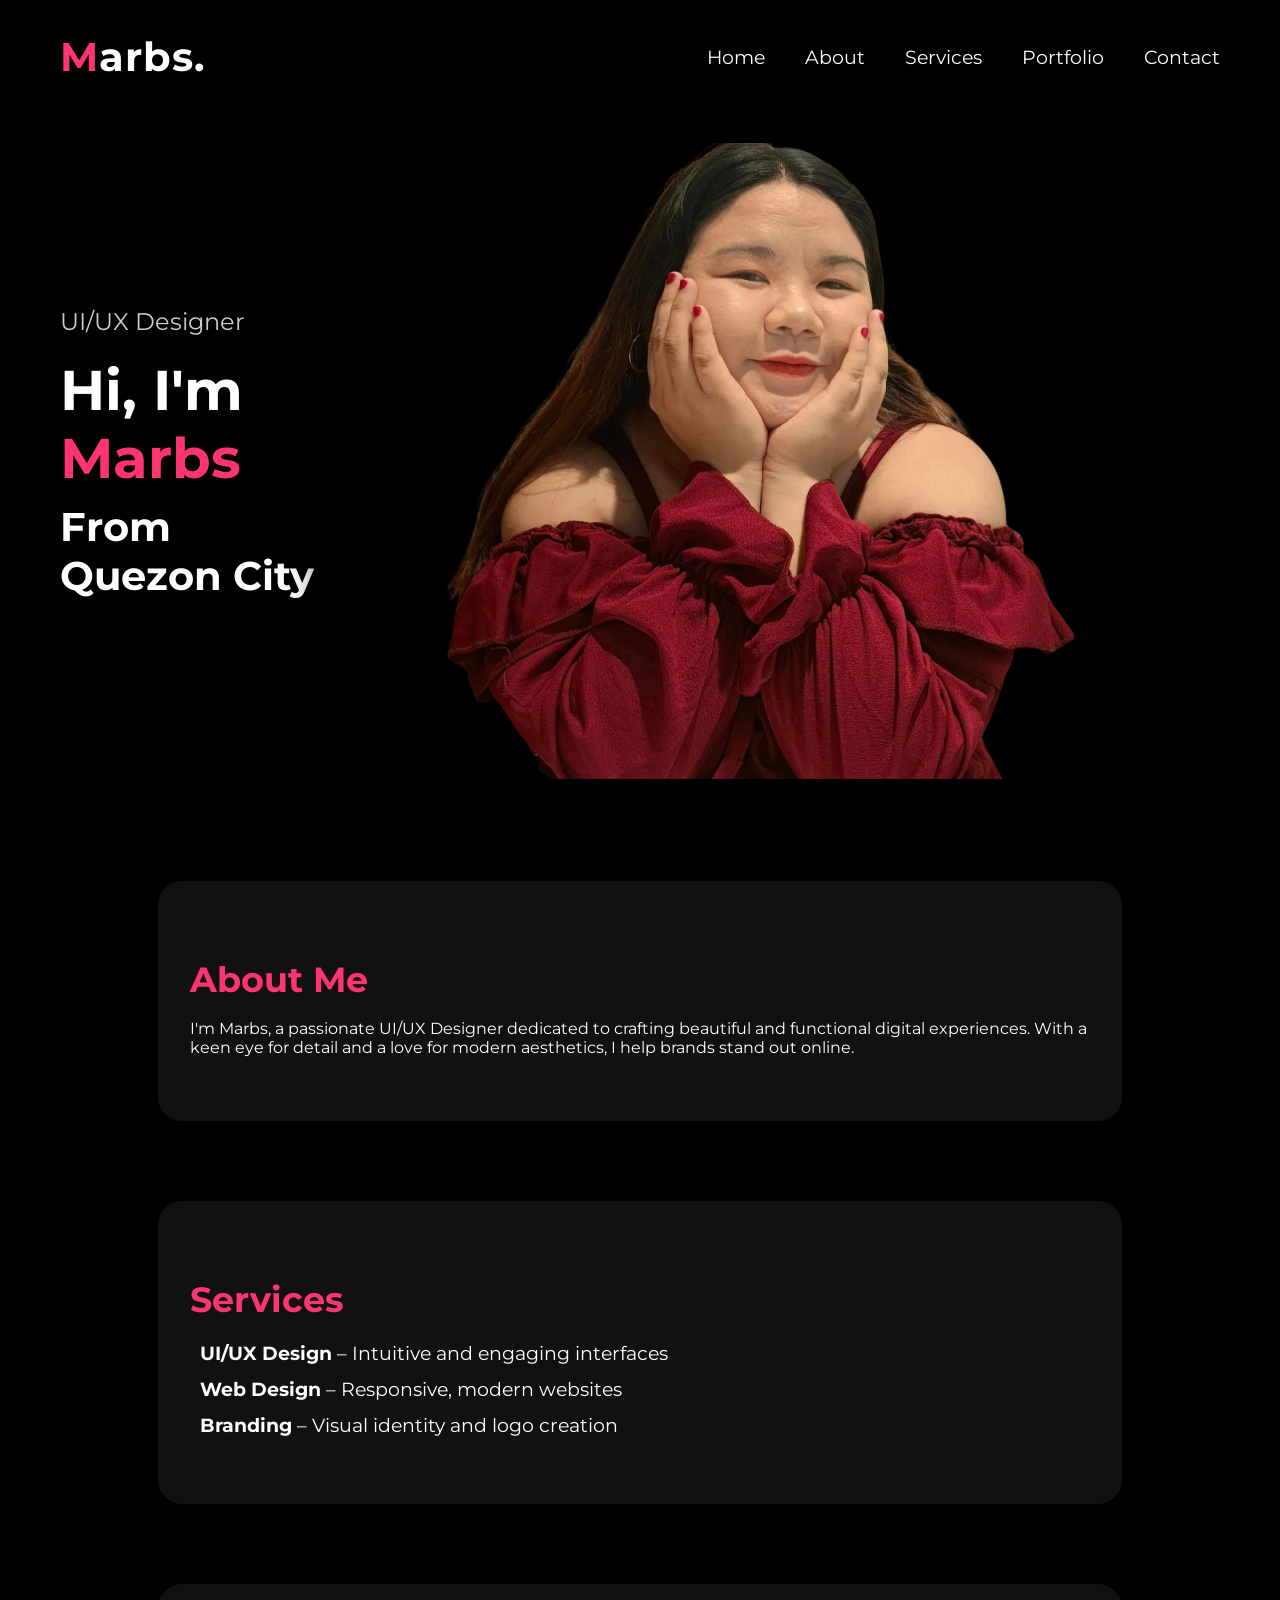
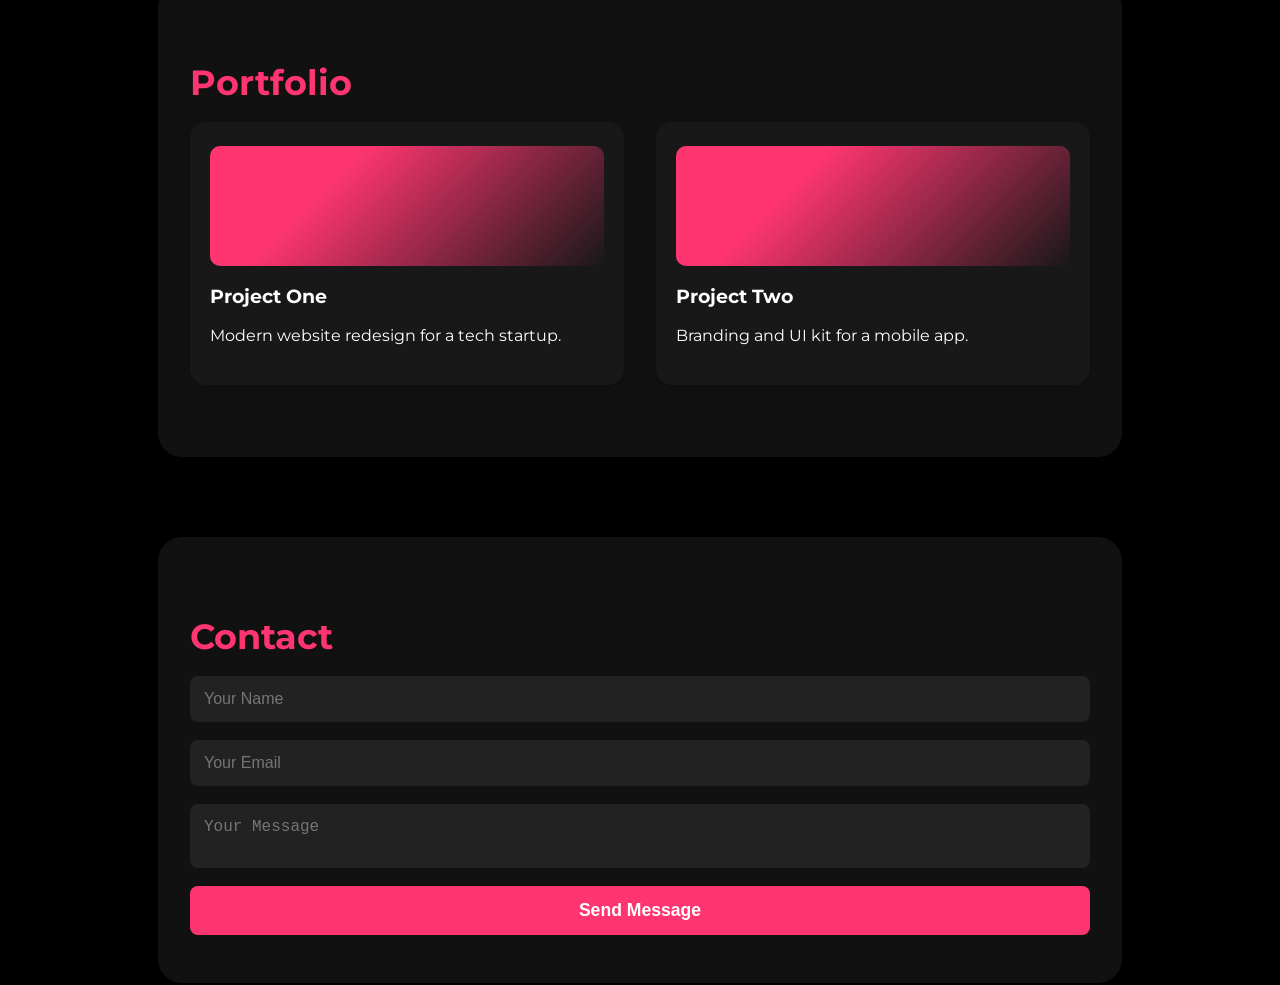
==== portfolio/index.html @ 2598fbb5 "Initial Add" ====
<!DOCTYPE html>
<html lang="en">
<head>
  <meta charset="UTF-8">
  <meta name="viewport" content="width=device-width, initial-scale=1.0">
  <title>Marbs | Portfolio</title>
  <link rel="stylesheet" href="style.css">
</head>
<body>
  <header>
    <div class="logo"><span class="accent">M</span>arbs.</div>
    <nav>
      <ul>
        <li><a href="#home">Home</a></li>
        <li><a href="#about">About</a></li>
        <li><a href="#services">Services</a></li>
        <li><a href="#portfolio">Portfolio</a></li>
        <li><a href="#contact">Contact</a></li>
      </ul>
    </nav>
  </header>
  <main>
    <section class="hero">
      <div class="hero-text">
        <p class="role">UI/UX Designer</p>
        <h1>Hi, I'm <span class="accent">Marbs</span></h1>
        <h2>From Quezon City</h2>
      </div>
      <div class="hero-image">
        <img src="marbs.png" alt="Jen's Photo">
      </div>
    </section>
    <section id="about" class="content-section">
      <h2>About Me</h2>
      <p>I'm Marbs, a passionate UI/UX Designer dedicated to crafting beautiful and functional digital experiences. With a keen eye for detail and a love for modern aesthetics, I help brands stand out online.</p>
    </section>
    <section id="services" class="content-section">
      <h2>Services</h2>
      <ul class="services-list">
        <li><strong>UI/UX Design</strong> – Intuitive and engaging interfaces</li>
        <li><strong>Web Design</strong> – Responsive, modern websites</li>
        <li><strong>Branding</strong> – Visual identity and logo creation</li>
      </ul>
    </section>
    <section id="portfolio" class="content-section">
      <h2>Portfolio</h2>
      <div class="portfolio-items">
        <div class="portfolio-item">
          <div class="portfolio-thumb"></div>
          <h3>Project One</h3>
          <p>Modern website redesign for a tech startup.</p>
        </div>
        <div class="portfolio-item">
          <div class="portfolio-thumb"></div>
          <h3>Project Two</h3>
          <p>Branding and UI kit for a mobile app.</p>
        </div>
      </div>
    </section>
    <section id="contact" class="content-section">
      <h2>Contact</h2>
      <form class="contact-form">
        <input type="text" placeholder="Your Name" required>
        <input type="email" placeholder="Your Email" required>
        <textarea placeholder="Your Message" required></textarea>
        <button type="submit">Send Message</button>
      </form>
    </section>
  </main>
  <script src="script.js"></script>
</body>
</html>
---- portfolio/style.css ----
@import url('https://fonts.googleapis.com/css2?family=Montserrat:wght@700;400&display=swap');

body {
  margin: 0;
  padding: 0;
  background: #000;
  color: #fff;
  font-family: 'Montserrat', Arial, sans-serif;
}

header {
  display: flex;
  justify-content: space-between;
  align-items: center;
  padding: 32px 60px 0 60px;
  position: sticky;
  top: 0;
  background: rgba(0,0,0,0.92);
  box-shadow: 0 2px 16px rgba(0,0,0,0.12);
  z-index: 100;
}

.logo {
  font-size: 2.5rem;
  font-weight: 700;
  letter-spacing: 1px;
}

.accent {
  color: #ff3571;
}

nav ul {
  list-style: none;
  display: flex;
  gap: 40px;
  margin: 0;
  padding: 0;
}

nav a {
  color: #fff;
  text-decoration: none;
  font-size: 1.2rem;
  font-weight: 400;
  transition: color 0.2s;
}

nav a:hover {
  color: #ff3571;
}

.hero {
  display: flex;
  align-items: center;
  justify-content: space-between;
  min-height: 80vh;
  padding: 0 60px;
}

.hero-text {
  max-width: 600px;
}

.role {
  font-size: 1.5rem;
  margin-bottom: 20px;
  color: #fff;
  opacity: 0.8;
}

.hero-text h1 {
  font-size: 3.5rem;
  font-weight: 700;
  margin: 0 0 10px 0;
}

.hero-text h2 {
  font-size: 2.5rem;
  font-weight: 700;
  margin: 0;
  color: #fff;
}

.hero-image img {
  width: 900px;
  max-width: 100vw;
  border-radius: 20px;
  background: transparent;
  box-shadow: 0 8px 32px rgba(0,0,0,0.7);
  display: block;
  margin-top: 40px;
}

.content-section {
  max-width: 900px;
  margin: 80px auto 0 auto;
  padding: 48px 32px;
  background: rgba(20, 20, 20, 0.85);
  border-radius: 24px;
  box-shadow: 0 4px 32px rgba(0,0,0,0.3);
  opacity: 0;
  transform: translateY(40px);
  transition: none;
  /* Animation will be handled by keyframes */
}

.content-section.visible {
  animation: fadeUp 0.9s cubic-bezier(.4,0,.2,1) forwards;
}

@keyframes fadeUp {
  from {
    opacity: 0;
    transform: translateY(40px);
  }
  to {
    opacity: 1;
    transform: translateY(0);
  }
}

.content-section h2 {
  font-size: 2.2rem;
  color: #ff3571;
  margin-bottom: 18px;
  font-weight: 700;
}

.services-list {
  padding: 0;
  list-style: none;
  font-size: 1.2rem;
  color: #fff;
}
.services-list li {
  margin-bottom: 12px;
  padding-left: 0.5em;
}

.portfolio-items {
  display: flex;
  gap: 32px;
  flex-wrap: wrap;
}
.portfolio-item {
  background: #181818;
  border-radius: 16px;
  padding: 24px 20px;
  flex: 1 1 260px;
  min-width: 220px;
  box-shadow: 0 2px 16px rgba(0,0,0,0.18);
  margin-bottom: 24px;
  transition: transform 0.3s, box-shadow 0.3s;
}
.portfolio-item:hover {
  transform: translateY(-8px) scale(1.03);
  box-shadow: 0 8px 32px rgba(255,53,113,0.15);
}
.portfolio-thumb {
  width: 100%;
  height: 120px;
  background: linear-gradient(135deg, #ff3571 30%, #181818 100%);
  border-radius: 10px;
  margin-bottom: 16px;
}

.contact-form {
  display: flex;
  flex-direction: column;
  gap: 18px;
  margin-top: 18px;
}
.contact-form input,
.contact-form textarea {
  background: #222;
  border: none;
  border-radius: 8px;
  padding: 14px;
  color: #fff;
  font-size: 1rem;
  resize: none;
}
.contact-form input:focus,
.contact-form textarea:focus {
  outline: 2px solid #ff3571;
}
.contact-form button {
  background: #ff3571;
  color: #fff;
  border: none;
  border-radius: 8px;
  padding: 14px;
  font-size: 1.1rem;
  font-weight: 700;
  cursor: pointer;
  transition: background 0.2s;
}
.contact-form button:hover {
  background: #ff5a8c;
}

@media (max-width: 900px) {
  header, .hero {
    padding-left: 24px;
    padding-right: 24px;
  }
  .hero {
    flex-direction: column-reverse;
    text-align: center;
    gap: 40px;
    min-height: 70vh;
  }
  .hero-image img {
    width: 350px;
    margin-top: 0;
  }
  .content-section {
    margin: 48px 0 0 0;
    padding: 32px 10px;
  }
  .portfolio-items {
    flex-direction: column;
    gap: 18px;
  }
}
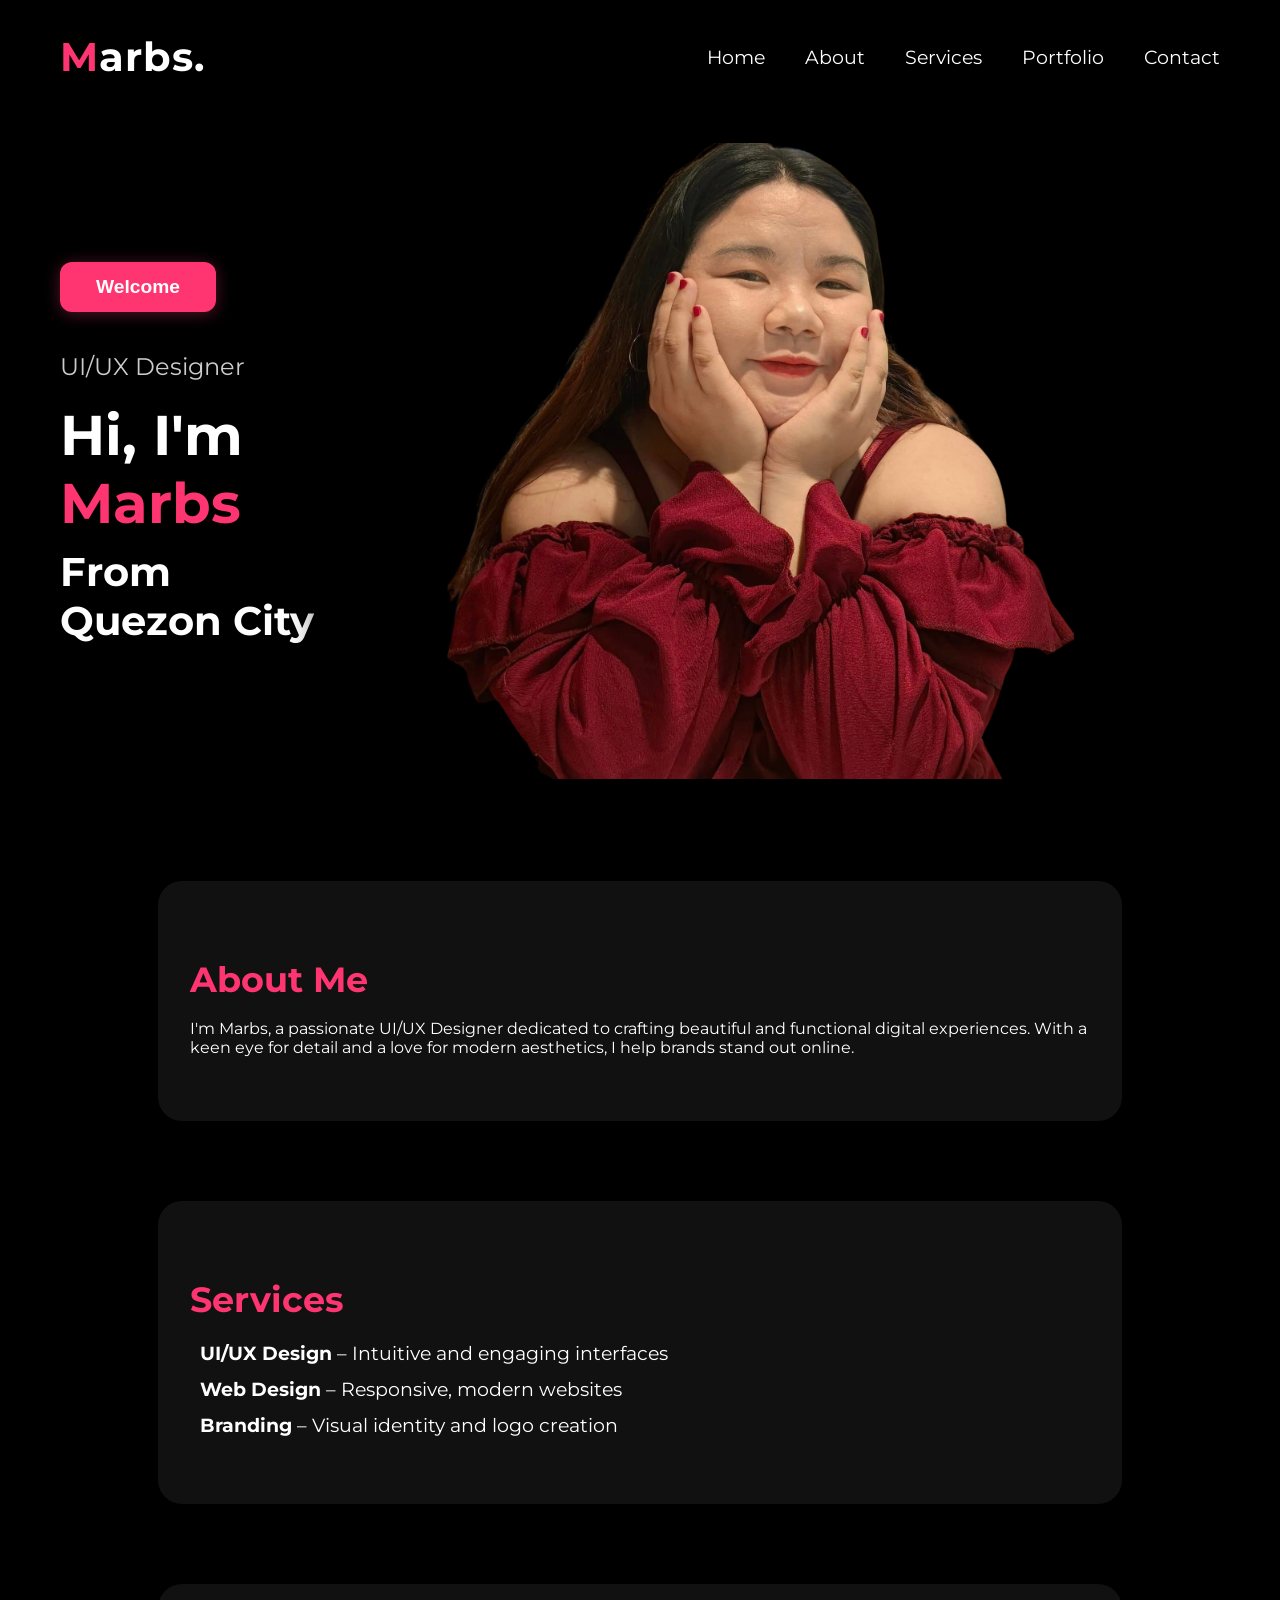
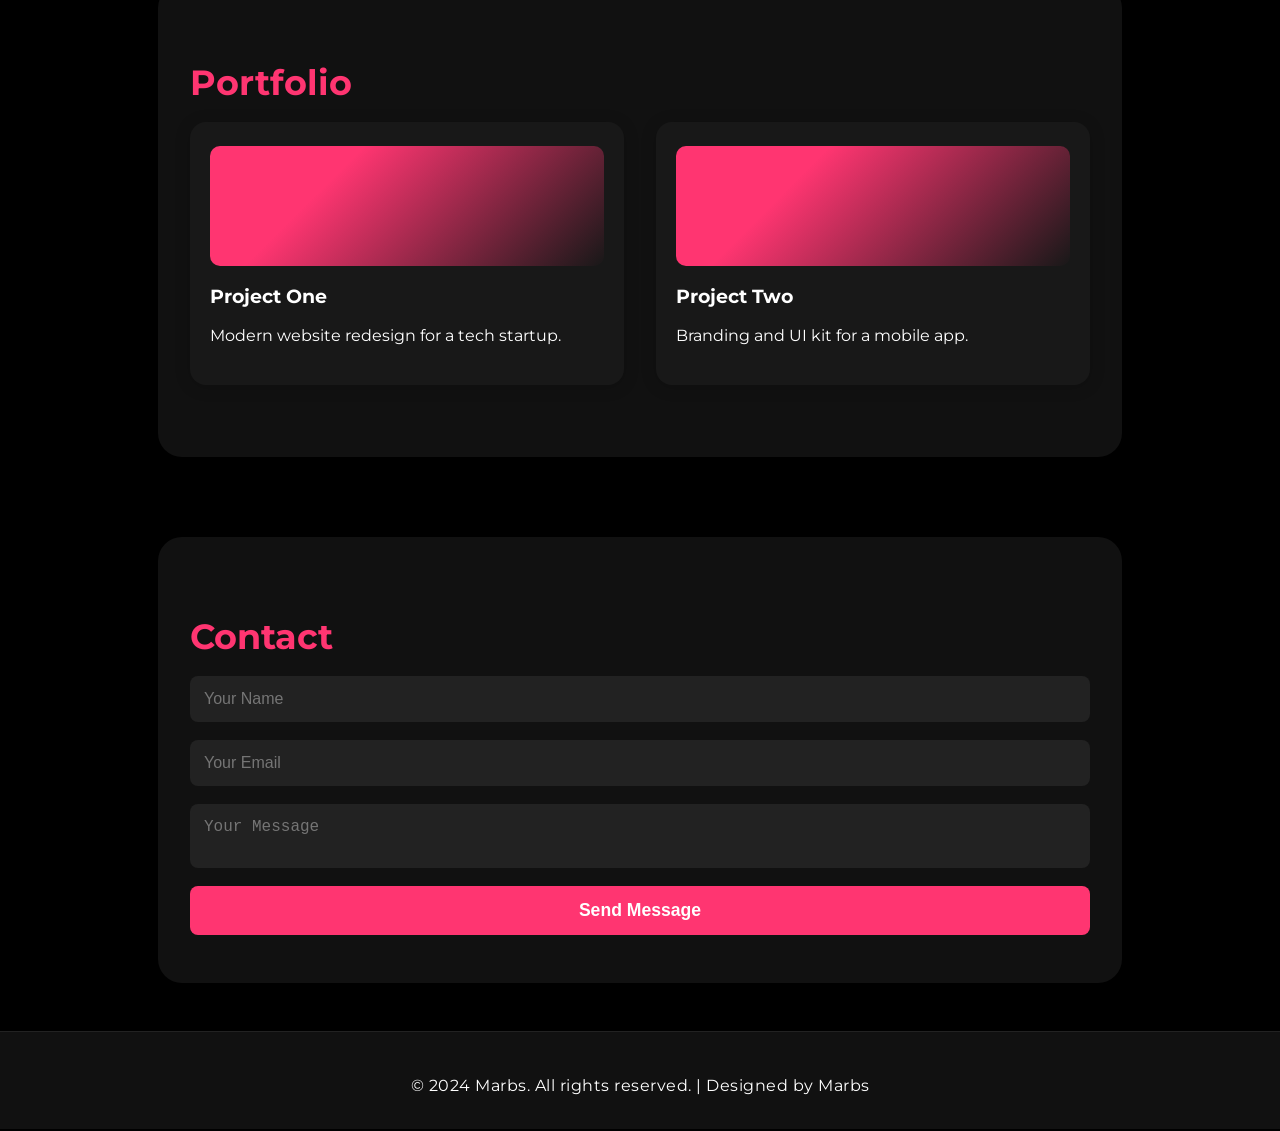
==== commit d71b370d: "Added new design" ====
--- a/portfolio/index.html
+++ b/portfolio/index.html
@@ -9,8 +9,9 @@
 <body>
   <header>
     <div class="logo"><span class="accent">M</span>arbs.</div>
-    <nav>
-      <ul>
+    <button class="nav-toggle" aria-label="Open navigation menu">☰</button>
+    <nav id="main-nav">
+      <ul class="mobile-nav">
         <li><a href="#home">Home</a></li>
         <li><a href="#about">About</a></li>
         <li><a href="#services">Services</a></li>
@@ -19,9 +20,17 @@
       </ul>
     </nav>
   </header>
+  <div class="custom-alert" id="customAlert">
+    <div class="custom-alert-content">
+      <span class="custom-alert-message">Welcome to Marbs' Portfolio!</span>
+      <button class="custom-alert-close" aria-label="Close alert">×</button>
+    </div>
+  </div>
   <main>
     <section class="hero">
       <div class="hero-text">
+        <button class="welcome-btn">Welcome</button>
+
         <p class="role">UI/UX Designer</p>
         <h1>Hi, I'm <span class="accent">Marbs</span></h1>
         <h2>From Quezon City</h2>
@@ -67,6 +76,9 @@
       </form>
     </section>
   </main>
+  <footer class="site-footer">
+    <p>&copy; 2024 Marbs. All rights reserved. | Designed by Marbs</p>
+  </footer>
   <script src="script.js"></script>
 </body>
 </html> 
--- a/portfolio/style.css
+++ b/portfolio/style.css
@@ -50,6 +50,17 @@
   color: #ff3571;
 }
 
+.nav-toggle {
+  display: none;
+  background: none;
+  border: none;
+  color: #fff;
+  font-size: 2.2rem;
+  cursor: pointer;
+  margin-left: 18px;
+  z-index: 200;
+}
+
 .hero {
   display: flex;
   align-items: center;
@@ -90,6 +101,16 @@
   box-shadow: 0 8px 32px rgba(0,0,0,0.7);
   display: block;
   margin-top: 40px;
+  opacity: 1;
+  transition: opacity 1.2s cubic-bezier(.4,0,.2,1);
+}
+.hero.visible .hero-image img {
+  opacity: 1;
+  animation: fadeInHeroImg 1.2s cubic-bezier(.4,0,.2,1);
+}
+@keyframes fadeInHeroImg {
+  from { opacity: 0; }
+  to { opacity: 1; }
 }
 
 .content-section {
@@ -200,27 +221,300 @@
   background: #ff5a8c;
 }
 
+.welcome-btn {
+  display: inline-block;
+  margin: 24px 0 16px 0;
+  padding: 14px 36px;
+  background: #ff3571;
+  color: #fff;
+  font-size: 1.2rem;
+  font-weight: 700;
+  border: none;
+  border-radius: 12px;
+  cursor: pointer;
+  box-shadow: 0 2px 16px #ff357155;
+  transition: background 0.2s, transform 0.2s;
+}
+.welcome-btn:hover {
+  background: #ff5a8c;
+  transform: scale(1.05);
+}
+
+.custom-alert {
+  display: none;
+  position: fixed;
+  top: 0; left: 0; right: 0; bottom: 0;
+  background: rgba(0,0,0,0.45);
+  z-index: 9999;
+  align-items: center;
+  justify-content: center;
+  animation: fadeIn 0.3s;
+}
+.custom-alert.active {
+  display: flex;
+}
+.custom-alert-content {
+  background: #181818;
+  color: #fff;
+  padding: 32px 28px 24px 28px;
+  border-radius: 18px;
+  box-shadow: 0 8px 32px #0008;
+  min-width: 260px;
+  max-width: 90vw;
+  text-align: center;
+  position: relative;
+  animation: popIn 0.3s cubic-bezier(.4,0,.2,1);
+}
+@keyframes popIn {
+  from { transform: scale(0.85); opacity: 0; }
+  to { transform: scale(1); opacity: 1; }
+}
+.custom-alert-message {
+  font-size: 1.25rem;
+  font-weight: 600;
+  color: #ff3571;
+  margin-bottom: 18px;
+  display: block;
+}
+.custom-alert-close {
+  position: absolute;
+  top: 10px;
+  right: 14px;
+  background: none;
+  border: none;
+  color: #fff;
+  font-size: 1.6rem;
+  cursor: pointer;
+  transition: color 0.2s;
+}
+.custom-alert-close:hover {
+  color: #ff3571;
+}
+
+.site-footer {
+  background: #111;
+  color: #fff;
+  text-align: center;
+  padding: 28px 10px 18px 10px;
+  font-size: 1rem;
+  letter-spacing: 0.5px;
+  margin-top: 48px;
+  border-top: 1px solid #222;
+}
+
 @media (max-width: 900px) {
   header, .hero {
-    padding-left: 24px;
-    padding-right: 24px;
+    padding-left: 12px;
+    padding-right: 12px;
+  }
+  .logo {
+    font-size: 2rem;
+  }
+  nav ul {
+    gap: 16px;
+  }
+  nav a {
+    font-size: 1rem;
+    padding: 4px 8px;
   }
   .hero {
     flex-direction: column-reverse;
     text-align: center;
-    gap: 40px;
-    min-height: 70vh;
+    gap: 24px;
+    min-height: 60vh;
+    padding-top: 24px;
+    padding-bottom: 24px;
+  }
+  .hero-text {
+    max-width: 100%;
+  }
+  .hero-text h1 {
+    font-size: 2.1rem;
+  }
+  .hero-text h2 {
+    font-size: 1.3rem;
+  }
+  .role {
+    font-size: 1rem;
   }
   .hero-image img {
-    width: 350px;
+    width: 90vw;
+    max-width: 350px;
     margin-top: 0;
   }
   .content-section {
-    margin: 48px 0 0 0;
-    padding: 32px 10px;
+    margin: 32px 0 0 0;
+    padding: 18px 4px;
+    font-size: 1rem;
   }
   .portfolio-items {
     flex-direction: column;
-    gap: 18px;
+    gap: 12px;
+  }
+  .portfolio-item {
+    min-width: 0;
+    padding: 14px 8px;
+  }
+  .contact-form input,
+  .contact-form textarea {
+    font-size: 0.95rem;
+    padding: 10px;
+  }
+  .contact-form button {
+    font-size: 1rem;
+    padding: 10px;
+  }
+}
+
+@media (max-width: 600px) {
+  header {
+    flex-direction: column;
+    align-items: flex-start;
+    padding-top: 16px;
+    padding-bottom: 0;
+  }
+  nav ul {
+    flex-wrap: wrap;
+    gap: 10px;
+    justify-content: flex-start;
+  }
+  .logo {
+    margin-bottom: 8px;
+    font-size: 1.3rem;
+  }
+  .hero {
+    gap: 12px;
+    min-height: 40vh;
+    padding-top: 12px;
+    padding-bottom: 12px;
+  }
+  .hero-image img {
+    max-width: 95vw;
+    width: 100%;
+  }
+  .content-section {
+    padding: 10px 2px;
+    font-size: 0.98rem;
+  }
+}
+
+@media (max-width: 700px) {
+  header {
+    flex-direction: row;
+    align-items: center;
+    justify-content: space-between;
+    padding: 12px 8px 0 8px;
+    width: 100vw;
+    min-width: 0;
+    box-sizing: border-box;
+  }
+  .logo {
+    font-size: 1.3rem;
+    margin-bottom: 0;
+    flex: 1 1 auto;
+  }
+  .nav-toggle {
+    display: block;
+    margin-left: 0;
+    margin-right: 8px;
+    order: 2;
+  }
+  nav {
+    width: 100%;
+  }
+  .mobile-nav {
+    display: none;
+    flex-direction: column;
+    gap: 0;
+    background: #111;
+    position: absolute;
+    top: 56px;
+    left: 0;
+    width: 100vw;
+    box-shadow: 0 8px 32px rgba(0,0,0,0.18);
+    z-index: 150;
+    padding: 0;
+    margin: 0;
+    border-radius: 0 0 16px 16px;
+    overflow: hidden;
+  }
+  nav.open .mobile-nav {
+    display: flex;
+  }
+  .mobile-nav li {
+    width: 100%;
+    text-align: left;
+    border-bottom: 1px solid #222;
+  }
+  .mobile-nav li:last-child {
+    border-bottom: none;
+  }
+  .mobile-nav a {
+    display: block;
+    padding: 18px 24px;
+    font-size: 1.1rem;
+    color: #fff;
+    background: none;
+    border-radius: 0;
+  }
+  .mobile-nav a:hover {
+    background: #222;
+    color: #ff3571;
+  }
+  nav ul {
+    flex-direction: column;
+    gap: 0;
+  }
+}
+
+@media (max-width: 700px) {
+  .hero {
+    flex-direction: column-reverse;
+    text-align: center;
+    gap: 12px;
+    min-height: 40vh;
+    padding: 12px 0 0 0;
+    width: 100vw;
+    box-sizing: border-box;
+  }
+  .hero-image img {
+    width: 90vw;
+    max-width: 320px;
+    margin-top: 0;
+  }
+  .hero-text h1 {
+    font-size: 1.5rem;
+  }
+  .hero-text h2 {
+    font-size: 1.1rem;
+  }
+  .role {
+    font-size: 0.95rem;
+  }
+  .content-section {
+    margin: 18px 0 0 0;
+    padding: 8px 2px;
+    font-size: 0.98rem;
+    width: 100vw;
+    box-sizing: border-box;
+  }
+}
+
+@media (max-width: 700px) {
+  .custom-alert-content {
+    padding: 18px 8px 14px 8px;
+    min-width: 0;
+    font-size: 1rem;
+  }
+  .custom-alert-message {
+    font-size: 1.05rem;
+  }
+}
+
+@media (max-width: 700px) {
+  .site-footer {
+    font-size: 0.95rem;
+    padding: 18px 4px 12px 4px;
+    margin-top: 24px;
   }
 } 
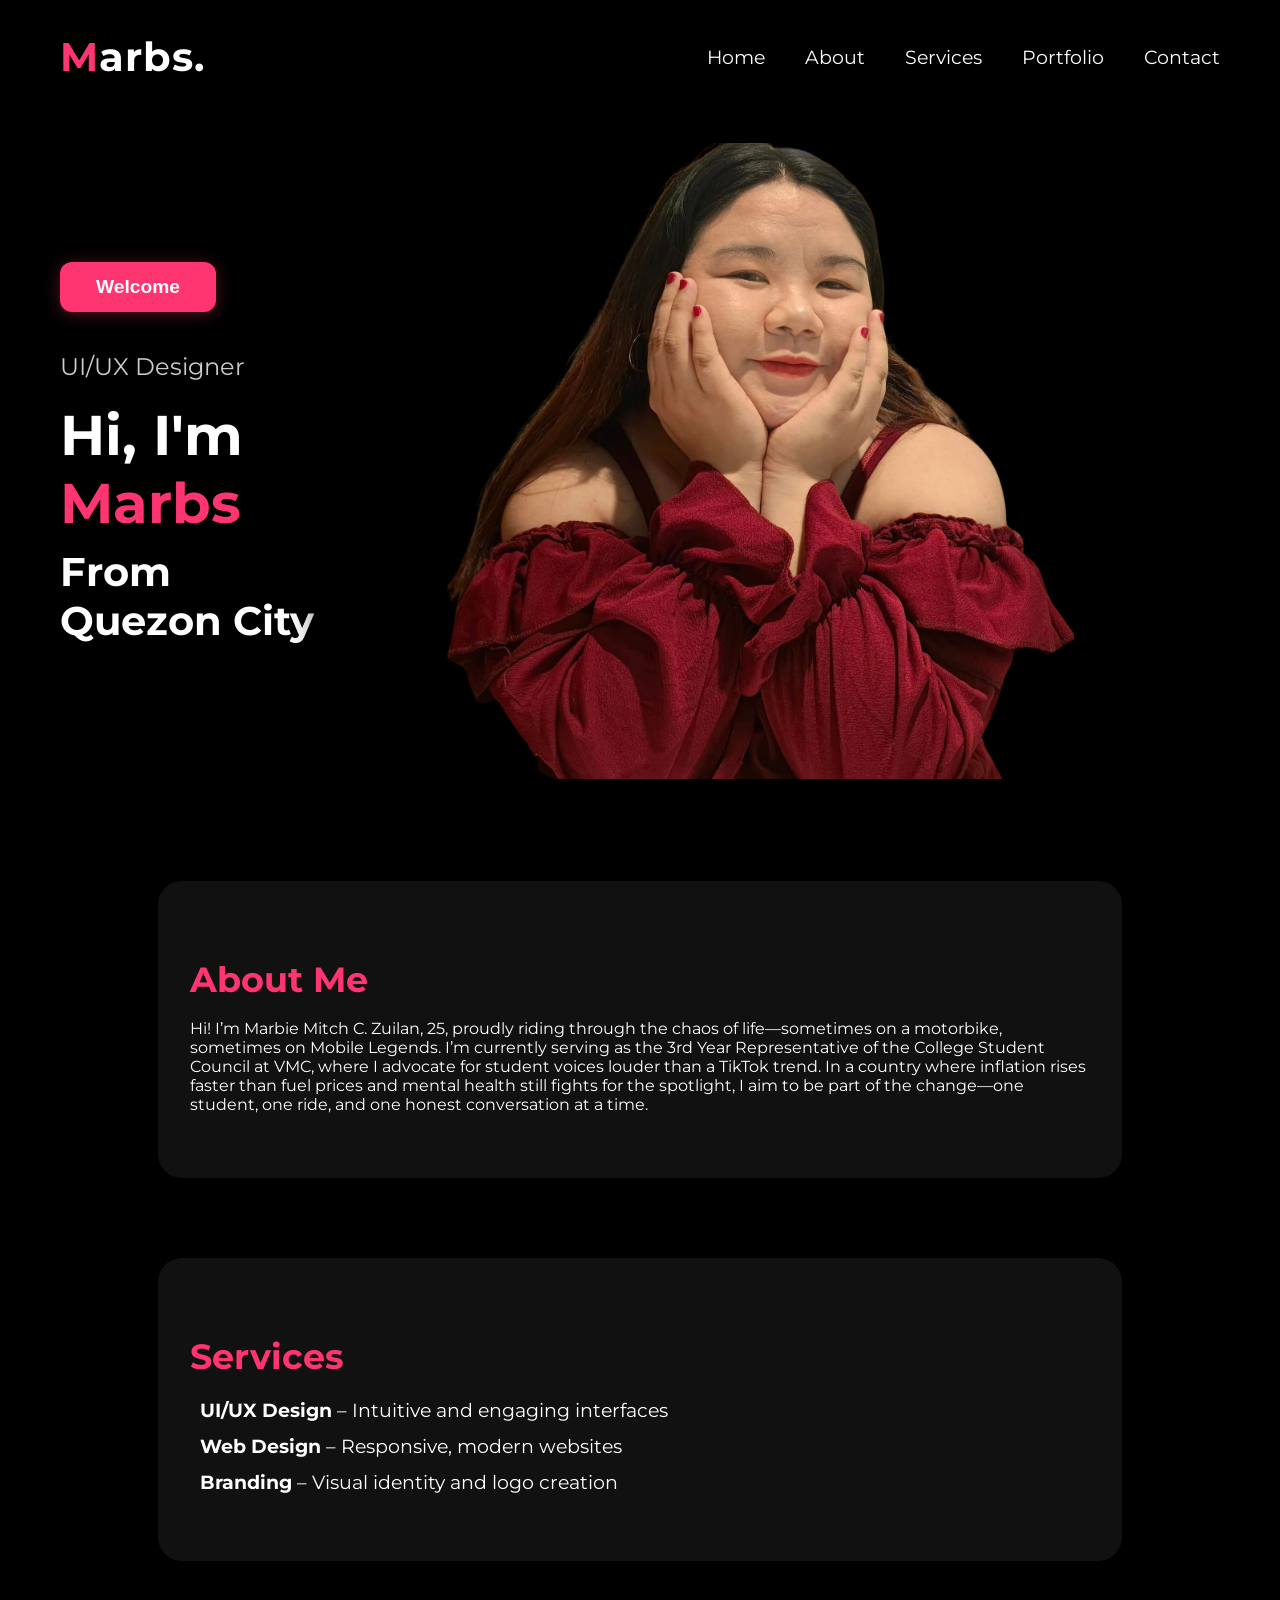
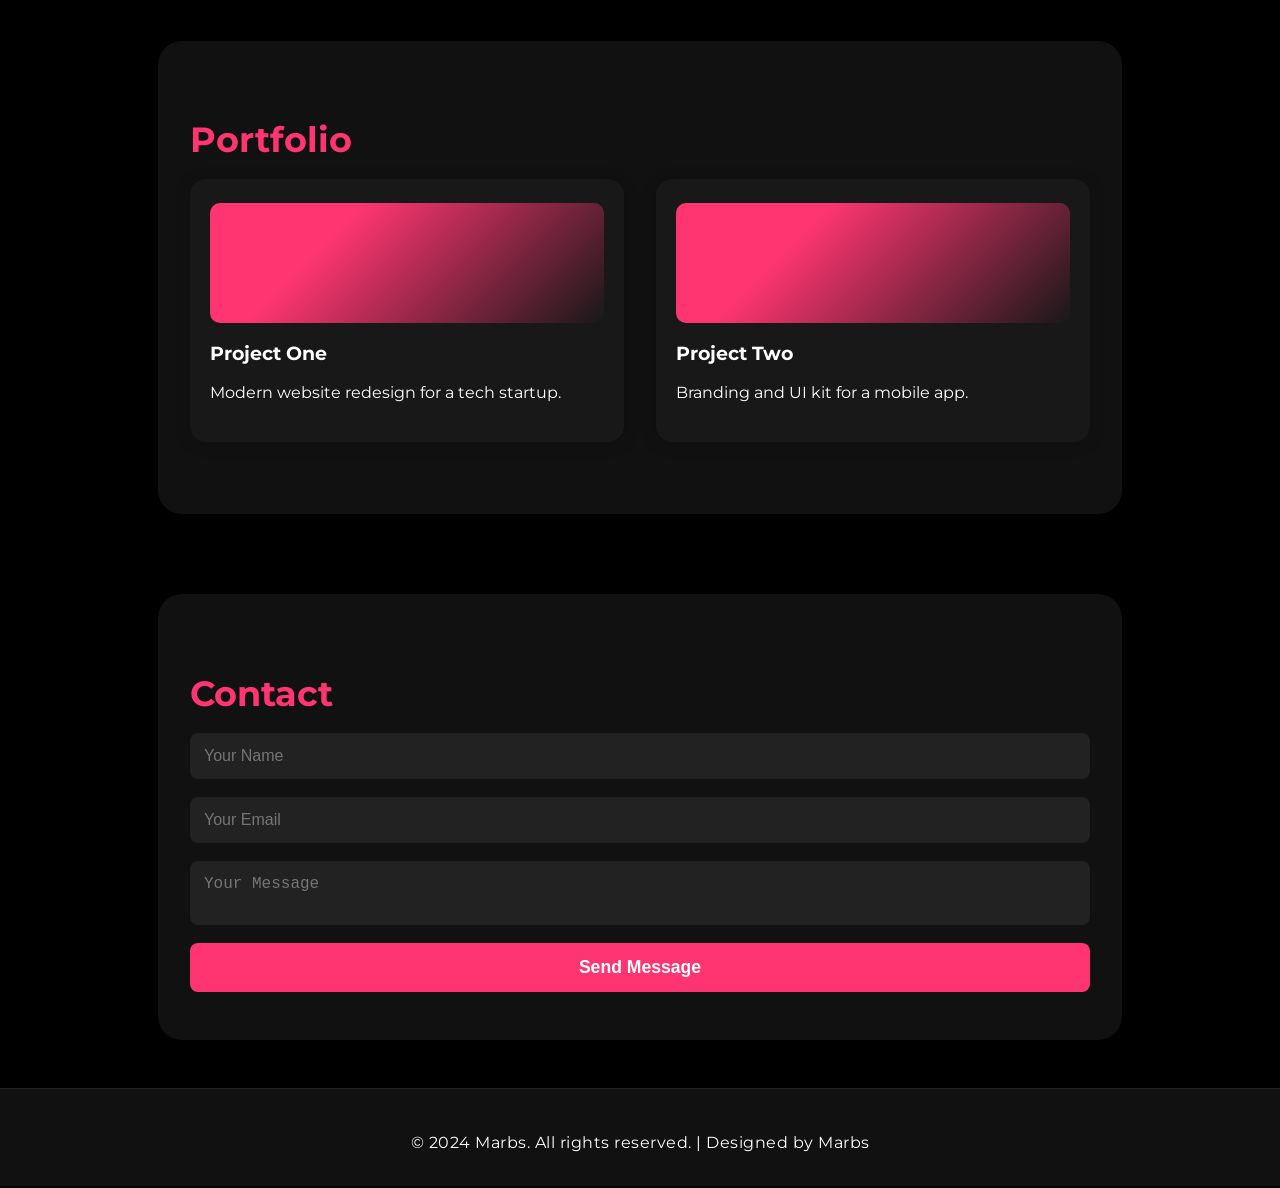
==== commit 38b1be80: "Added new about me" ====
--- a/portfolio/index.html
+++ b/portfolio/index.html
@@ -41,7 +41,7 @@
     </section>
     <section id="about" class="content-section">
       <h2>About Me</h2>
-      <p>I'm Marbs, a passionate UI/UX Designer dedicated to crafting beautiful and functional digital experiences. With a keen eye for detail and a love for modern aesthetics, I help brands stand out online.</p>
+      <p>Hi! I’m Marbie Mitch C. Zuilan, 25, proudly riding through the chaos of life—sometimes on a motorbike, sometimes on Mobile Legends. I’m currently serving as the 3rd Year Representative of the College Student Council at VMC, where I advocate for student voices louder than a TikTok trend. In a country where inflation rises faster than fuel prices and mental health still fights for the spotlight, I aim to be part of the change—one student, one ride, and one honest conversation at a time.</p>
     </section>
     <section id="services" class="content-section">
       <h2>Services</h2>
